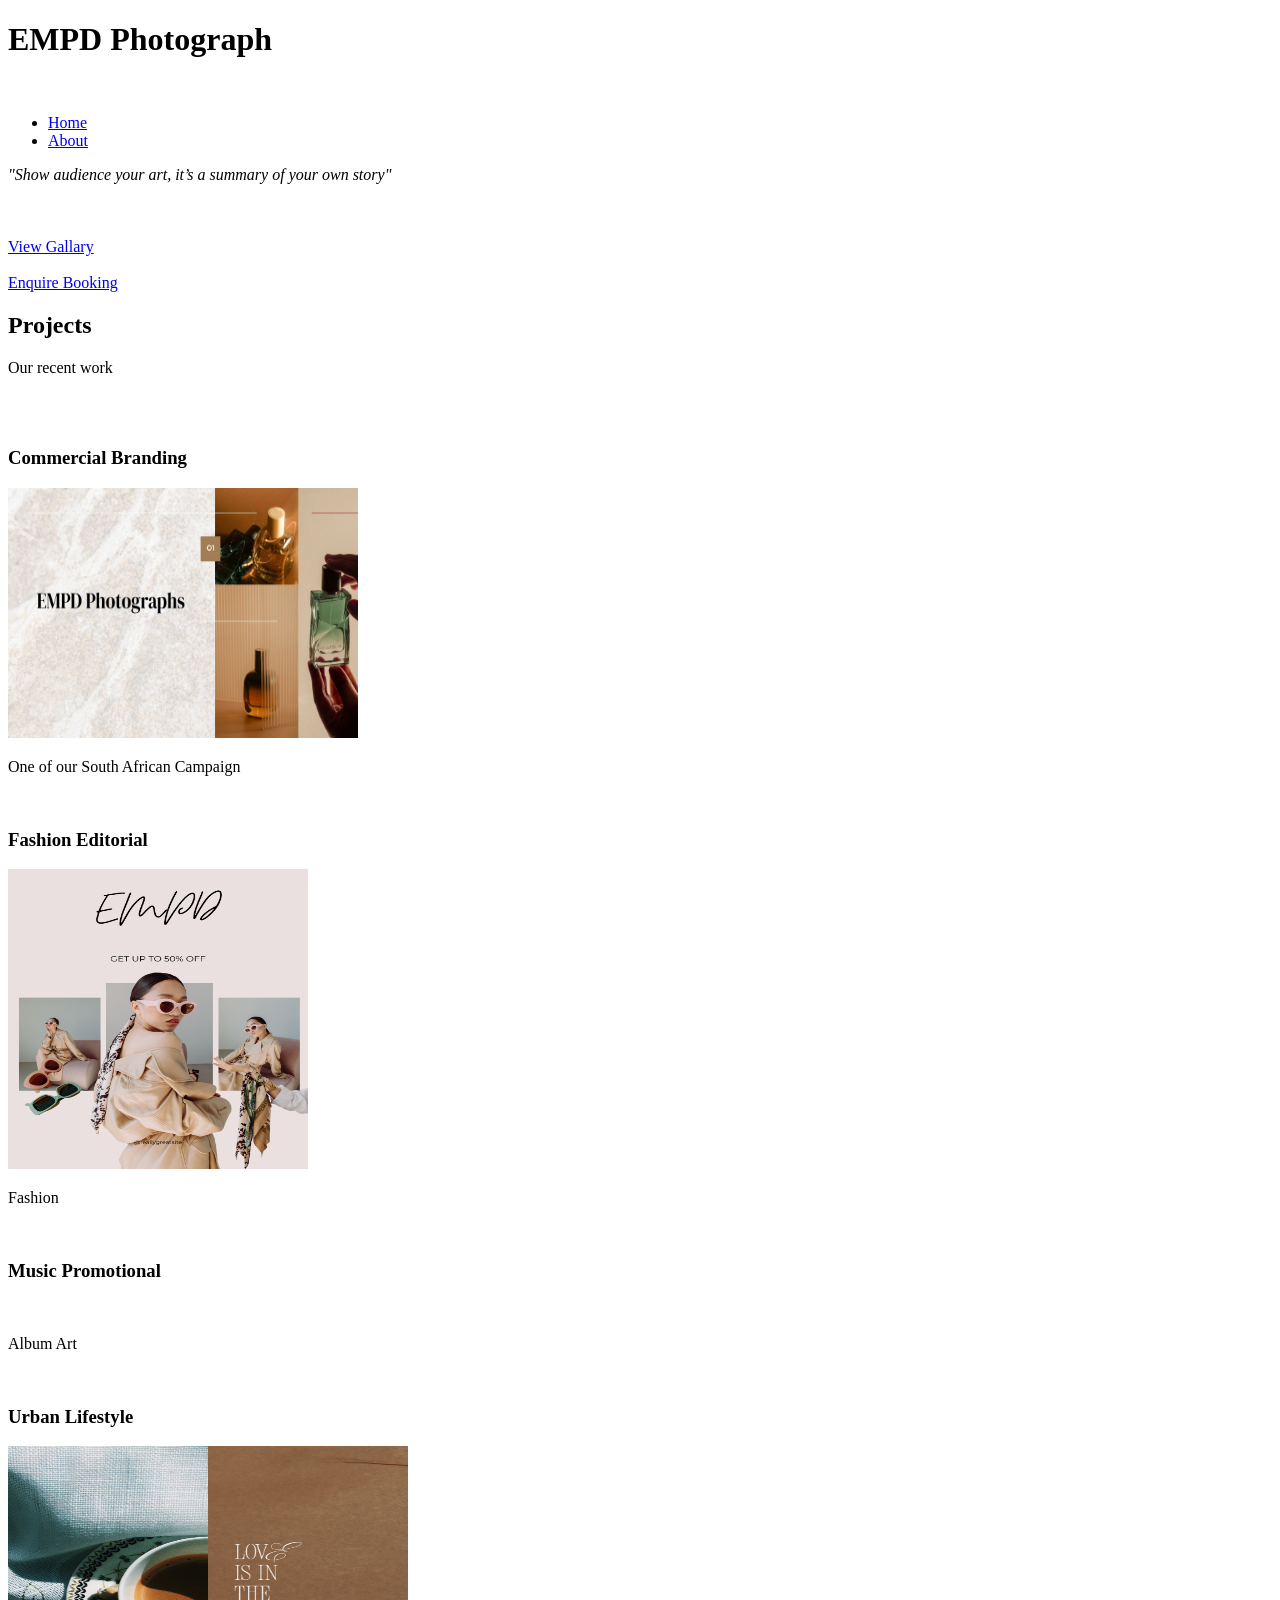
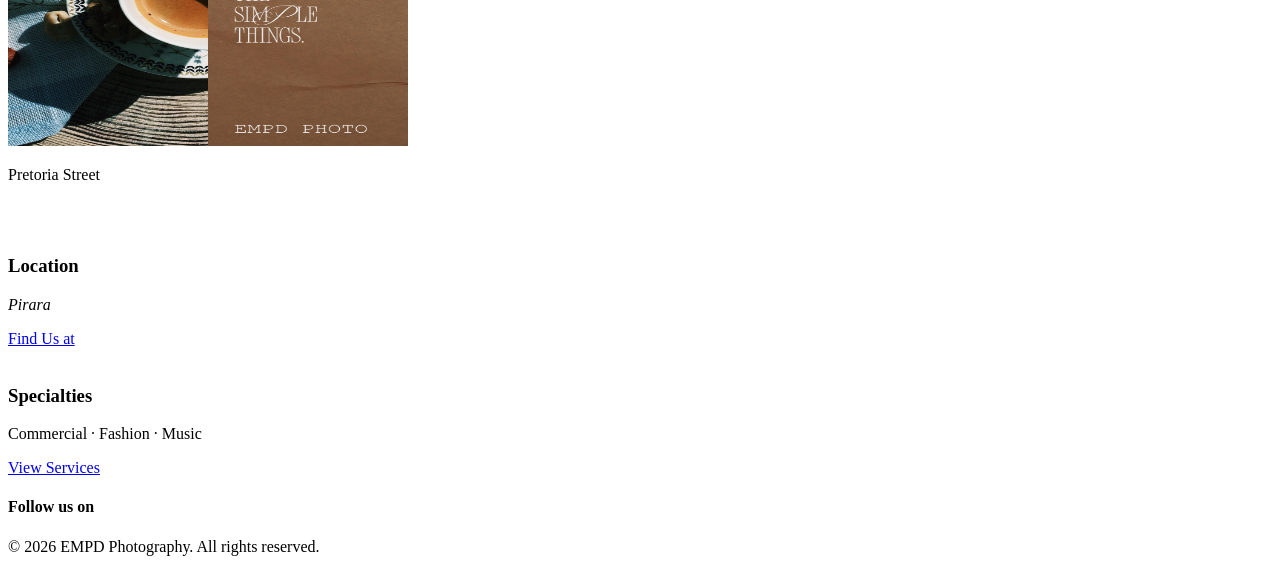
==== index.html @ b6ccffa9 "first commit" ====
<!DOCTYPE html>
<html lang="en">
<head>
    <meta charset="UTF-8">
    <meta name="viewport" content="width=>, initial-scale=1.0">
    <title>EMPD</title>
</head>
<body>
    <h1>EMPD Photograph
    </h1>
    <img src="">
    

    
            <ul>
                <nav>
                <li><a href="index.html" class="active">Home</a></li>
                <li><a href="about.html">About</a></li>
                </nav>
                    
                   
                    
            </ul>
            <section>
                <div>

                     <p><em>  "Show audience your art, it’s a summary of your own story"</em></p>
                     <br>
                      <h2></h2>
    
                     <p></p>
                    <div >
                        <a href="gallery.html" title="Watch our best work "> View Gallary </a> 
                    
                       <br>
                       <br>
                       <a href="book.html" title="Book a photoshoot"> Enquire Booking</a>

                     </div>
            
                </div>


            </section>
            <section>
                <h2> Projects</h2>
                 <p >Our recent work</p>
                 <br>
                 <br>
                    <div>
                       <h3>Commercial Branding</h3>
                        <img src="images/brand.jpg" alt="" height="250" width="350">
                       <p> One of our South African Campaign</p>
                    
                    </div>
                    <br>
                      <div>
                        <h3>Fashion Editorial</h3>
                         <!--image-->
                         <img src="images/fashon.png" alt="" height="300" width="300">
                         <p> Fashion </p>
                      </div>
                      <br>
                      <div>
                        <h3>Music Promotional</h3>
                        <!--image-->
                        <img src="" alt="" height="">
                        
                          <p>Album Art </p>

                      </div>
                      <br>
                      <div>
                        <h3>Urban Lifestyle</h3>
                        <!--image-->
                        <img src="images/lifestyle.png" alt="" height="300" width="400">
                        <p>Pretoria Street</p>
                      </div>

                







            </section>
            <br>
            <br>
            <section>
                <div>
                     <h3>Location</h3>
                    <p><dfn title="Gauteng Pretoria">Pirara</dfn></p>
                    <a href="contact.html">Find Us at </a>
                </div>
                <br>
                <div >
                    <h3>Specialties</h3>
                    <p>Commercial · Fashion · Music</p>
                    <a href="service.html">View Services </a>
                </div>

                 
            </section>
            <footer>
                <h4>
                    Follow us on
                </h4>
                  <ul>
                    <!--links to social media-->

                   </ul>
                <p>
                    &copy; 2026 EMPD Photography. All rights reserved.

                </p>
            </footer>


    

</body>
</html>
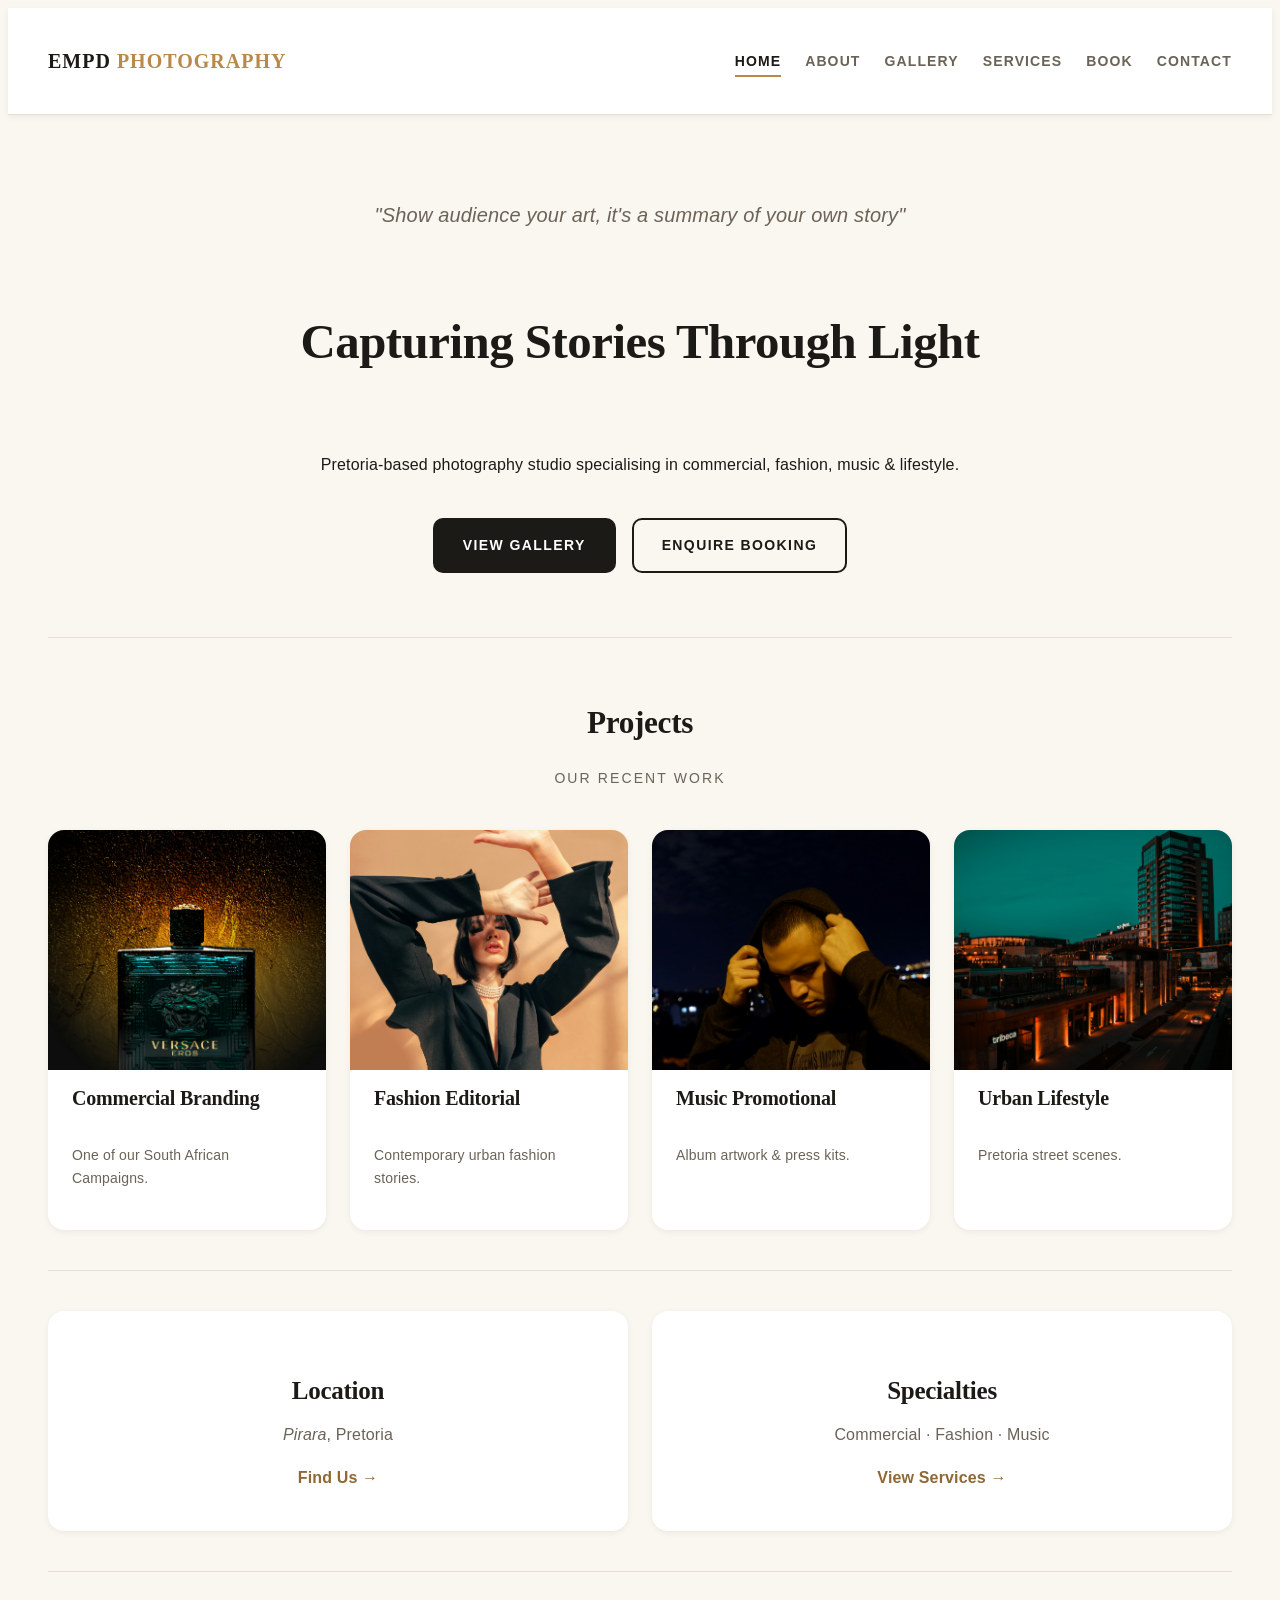
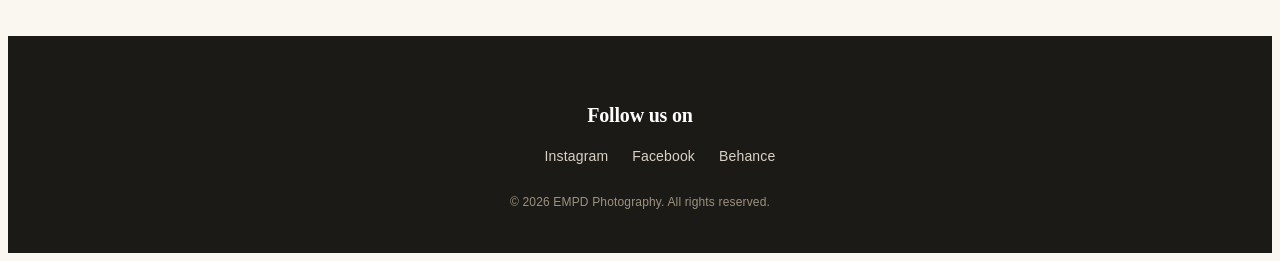
==== commit f55440b9: "new file( css) well as changes in html" ====
--- a/index.html
+++ b/index.html
@@ -4,121 +4,93 @@
     <meta charset="UTF-8">
     <meta name="viewport" content="width=>, initial-scale=1.0">
     <title>EMPD</title>
+    <link rel="stylesheet" href="style.css">
 </head>
 <body>
-    <h1>EMPD Photograph
-    </h1>
-    <img src="">
-    
-
-    
+ <header class="site-header">
+        <h1 class="logo">EMPD <span>Photography</span></h1>
+        <nav class="main-nav" aria-label="Main navigation">
             <ul>
-                <nav>
                 <li><a href="index.html" class="active">Home</a></li>
                 <li><a href="about.html">About</a></li>
-                </nav>
-                    
-                   
-                    
+                <li><a href="gallery.html">Gallery</a></li>
+                <li><a href="service.html">Services</a></li>
+                <li><a href="book.html">Book</a></li>
+                <li><a href="contact.html">Contact</a></li>
             </ul>
-            <section>
-                <div>
+        </nav>
+    </header>
+      <main>
 
-                     <p><em>  "Show audience your art, it’s a summary of your own story"</em></p>
-                     <br>
-                      <h2></h2>
-    
-                     <p></p>
-                    <div >
-                        <a href="gallery.html" title="Watch our best work "> View Gallary </a> 
-                    
-                       <br>
-                       <br>
-                       <a href="book.html" title="Book a photoshoot"> Enquire Booking</a>
+        <section class="hero">
+            <div class="hero-content">
+                <p class="tagline"><em>"Show audience your art, it's a summary of your own story"</em></p>
+                <h2>Capturing Stories Through Light</h2>
+                <p>Pretoria-based photography studio specialising in commercial, fashion, music &amp; lifestyle.</p>
+                <div class="hero-actions">
+                    <a href="gallery.html" class="btn btn-primary" title="View our best work">View Gallery</a>
+                    <a href="book.html" class="btn btn-outline" title="Book a photoshoot">Enquire Booking</a>
+                </div>
+            </div>
+        </section>
 
-                     </div>
-            
-                </div>
+        <section class="projects">
+            <header class="section-head">
+                <h2>Projects</h2>
+                <p>Our recent work</p>
+            </header>
 
+            <div class="projects-grid">
+                <article class="project-card">
+                    <img src="commercial photography\james-lewis-P-IdYiiIrRA-unsplash.jpg" alt="Commercial branding campaign" width="350" height="250">
+                    <h3>Commercial Branding</h3>
+                    <p>One of our South African Campaigns.</p>
+                </article>
 
-            </section>
-            <section>
-                <h2> Projects</h2>
-                 <p >Our recent work</p>
-                 <br>
-                 <br>
-                    <div>
-                       <h3>Commercial Branding</h3>
-                        <img src="images/brand.jpg" alt="" height="250" width="350">
-                       <p> One of our South African Campaign</p>
-                    
-                    </div>
-                    <br>
-                      <div>
-                        <h3>Fashion Editorial</h3>
-                         <!--image-->
-                         <img src="images/fashon.png" alt="" height="300" width="300">
-                         <p> Fashion </p>
-                      </div>
-                      <br>
-                      <div>
-                        <h3>Music Promotional</h3>
-                        <!--image-->
-                        <img src="" alt="" height="">
-                        
-                          <p>Album Art </p>
+                <article class="project-card">
+                    <img src="fashion\dominik-kielbasa-ssnCzNayHC4-unsplash.jpg" alt="Fashion editorial shoot" width="300" height="300">
+                    <h3>Fashion Editorial</h3>
+                    <p>Contemporary urban fashion stories.</p>
+                </article>
 
-                      </div>
-                      <br>
-                      <div>
-                        <h3>Urban Lifestyle</h3>
-                        <!--image-->
-                        <img src="images/lifestyle.png" alt="" height="300" width="400">
-                        <p>Pretoria Street</p>
-                      </div>
+                <article class="project-card">
+                    <img src="street life\sanberk-kucukkelepce-amgQwclxYDE-unsplash.jpg" alt="Music promotional artwork" width="350" height="250">
+                    <h3>Music Promotional</h3>
+                    <p>Album artwork &amp; press kits.</p>
+                </article>
 
-                
+                <article class="project-card">
+                    <img src="street life\tudor-baciu-b2u9dUSGom0-unsplash.jpg" alt="Urban lifestyle photography" width="400" height="300">
+                    <h3>Urban Lifestyle</h3>
+                    <p>Pretoria street scenes.</p>
+                </article>
+            </div>
+        </section>
 
+        <section class="info-strip">
+            <div class="info-card">
+                <h3>Location</h3>
+                <p><dfn title="Gauteng Pretoria">Pirara</dfn>, Pretoria</p>
+                <a href="contact.html" class="text-link">Find Us →</a>
+            </div>
+            <div class="info-card">
+                <h3>Specialties</h3>
+                <p>Commercial · Fashion · Music</p>
+                <a href="service.html" class="text-link">View Services →</a>
+            </div>
+        </section>
 
+    </main>
 
-
-
-
-
-            </section>
-            <br>
-            <br>
-            <section>
-                <div>
-                     <h3>Location</h3>
-                    <p><dfn title="Gauteng Pretoria">Pirara</dfn></p>
-                    <a href="contact.html">Find Us at </a>
-                </div>
-                <br>
-                <div >
-                    <h3>Specialties</h3>
-                    <p>Commercial · Fashion · Music</p>
-                    <a href="service.html">View Services </a>
-                </div>
-
-                 
-            </section>
-            <footer>
-                <h4>
-                    Follow us on
-                </h4>
-                  <ul>
-                    <!--links to social media-->
-
-                   </ul>
-                <p>
-                    &copy; 2026 EMPD Photography. All rights reserved.
-
-                </p>
-            </footer>
-
-
-    
+    <footer class="site-footer">
+        <h4>Follow us on</h4>
+        <ul class="social-links">
+            <li><a href="#">Instagram</a></li>
+            <li><a href="#">Facebook</a></li>
+            <li><a href="#">Behance</a></li>
+        </ul>
+        <p>&copy; 2026 EMPD Photography. All rights reserved.</p>
+    </footer>
 
 </body>
 </html>
--- a/style.css
+++ b/style.css
@@ -0,0 +1,730 @@
+*::before,
+*::after {
+    box-sizing: border-box;
+    margin: 0;
+    padding: 0;
+}
+html {
+    scroll-behavior: smooth;
+    -webkit-text-size-adjust: 100%;
+}
+
+img, picture, video {
+    display: block;
+    max-width: 100%;
+    height: auto;
+}
+ul, ol { list-style: none; }
+
+a { text-decoration: none; color: inherit; }
+
+button, input, textarea, select {
+    font: inherit;
+    color: inherit;
+}
+:root {
+    --color-bg:          #faf6f0;
+    --color-surface:     #ffffff;
+    --color-ink:         #1c1a17;
+    --color-muted:       #6b6357;
+    --color-border:      #e6dfd3;
+    --color-primary:     #1c1a17;
+    --color-accent:      #b8894b;
+    --color-accent-dark: #8f6836;
+
+    --fs-xs:   0.75rem;
+    --fs-sm:   0.875rem;
+    --fs-base: 1rem;
+    --fs-md:   1.25rem;
+    --fs-lg:   1.563rem;
+    --fs-xl:   1.953rem;
+    --fs-2xl:  2.441rem;
+    --fs-3xl:  3.052rem;
+
+    --space-xs: 0.5rem;
+    --space-sm: 1rem;
+    --space-md: 1.5rem;
+    --space-lg: 2.5rem;
+    --space-xl: 4rem;
+
+    --radius:    10px;
+    --radius-lg: 16px;
+    --shadow-sm: 0 2px 6px rgba(28, 26, 23, 0.06);
+    --shadow-md: 0 8px 24px rgba(28, 26, 23, 0.08);
+    --shadow-lg: 0 16px 40px rgba(28, 26, 23, 0.12);
+
+    --font-body: "Helvetica Neue", Helvetica, Arial, sans-serif;
+    --font-head: Georgia, "Times New Roman", serif;
+
+    --container: 1200px;
+}
+body {
+    font-family: var(--font-body);
+    font-size: var(--fs-base);
+    line-height: 1.65;
+    color: var(--color-ink);
+    background-color: var(--color-bg);
+    letter-spacing: 0.01em;
+}
+h1, h2, h3, h4 {
+    font-family: var(--font-head);
+    font-weight: 700;
+    line-height: 1.2;
+    letter-spacing: -0.01em;
+    color: var(--color-ink);
+}
+
+h1 { font-size: var(--fs-2xl); }
+h2 { font-size: var(--fs-xl); }
+h3 { font-size: var(--fs-lg); }
+h4 { font-size: var(--fs-md); }
+
+p { margin-bottom: var(--space-sm); }
+em { font-style: italic; color: var(--color-muted); }
+strong { font-weight: 700; color: var(--color-ink); }
+span { color: var(--color-accent); }
+
+.site-header {
+    display: flex;
+    align-items: center;
+    justify-content: space-between;
+    gap: var(--space-md);
+    padding: var(--space-md) var(--space-lg);
+    background-color: var(--color-surface);
+    border-bottom: 1px solid var(--color-border);
+    position: sticky;
+    top: 0;
+    z-index: 100;
+    box-shadow: var(--shadow-sm);
+}
+.logo {
+    font-size: var(--fs-md);
+    letter-spacing: 0.05em;
+    text-transform: uppercase;
+}
+
+.main-nav ul {
+    display: flex;
+    align-items: center;
+    gap: var(--space-md);
+    flex-wrap: wrap;
+}
+.main-nav a {
+    font-size: var(--fs-sm);
+    font-weight: 600;
+    text-transform: uppercase;
+    letter-spacing: 0.08em;
+    color: var(--color-muted);
+    padding: 0.35rem 0;
+    border-bottom: 2px solid transparent;
+    transition: color 0.2s ease, border-color 0.2s ease;
+}
+.main-nav a:hover,
+.main-nav a:focus-visible {
+    color: var(--color-ink);
+    border-bottom-color: var(--color-accent);
+    outline: none;
+}
+
+.main-nav a.active {
+    color: var(--color-ink);
+    border-bottom-color: var(--color-accent);
+}
+main {
+    max-width: var(--container);
+    margin: 0 auto;
+    padding: 0 var(--space-lg);
+}
+section { padding: var(--space-lg) 0; }
+
+.section-head {
+    text-align: center;
+    margin-bottom: var(--space-lg);
+}
+
+.section-head p {
+    color: var(--color-muted);
+    font-size: var(--fs-sm);
+    text-transform: uppercase;
+    letter-spacing: 0.15em;
+}.hero {
+    padding: var(--space-xl) 0;
+    text-align: center;
+    border-bottom: 1px solid var(--color-border);
+}
+
+.hero-content {
+    max-width: 720px;
+    margin: 0 auto;
+    display: flex;
+    flex-direction: column;
+    gap: var(--space-md);
+    align-items: center;
+}
+.hero .tagline {
+    font-size: var(--fs-md);
+    color: var(--color-muted);
+}
+
+.hero h2 { font-size: var(--fs-3xl); }
+
+.hero-actions {
+    display: flex;
+    gap: var(--space-sm);
+    flex-wrap: wrap;
+    justify-content: center;
+}
+.btn {
+    display: inline-block;
+    padding: 0.85rem 1.75rem;
+    border-radius: var(--radius);
+    font-size: var(--fs-sm);
+    font-weight: 700;
+    letter-spacing: 0.1em;
+    text-transform: uppercase;
+    border: 2px solid transparent;
+    cursor: pointer;
+    transition: background-color 0.2s ease,
+                color 0.2s ease,
+                border-color 0.2s ease,
+                transform 0.15s ease;
+}
+.btn-primary {
+    background-color: var(--color-primary);
+    color: #fff;
+}
+
+.btn-primary:hover,
+.btn-primary:focus-visible {
+    background-color: var(--color-accent);
+    color: #fff;
+    transform: translateY(-2px);
+    outline: none;
+}
+.btn-outline {
+    background-color: transparent;
+    color: var(--color-ink);
+    border-color: var(--color-ink);
+}
+
+.btn-outline:hover,
+.btn-outline:focus-visible {
+    background-color: var(--color-ink);
+    color: #fff;
+    transform: translateY(-2px);
+    outline: none;
+}
+.text-link {
+    color: var(--color-accent-dark);
+    font-weight: 600;
+    border-bottom: 1px solid transparent;
+    transition: border-color 0.2s ease, color 0.2s ease;
+}
+
+.text-link:hover,
+.text-link:focus-visible {
+    border-bottom-color: var(--color-accent);
+    color: var(--color-ink);
+    outline: none;
+}
+.projects-grid {
+    display: grid;
+    grid-template-columns: repeat(auto-fit, minmax(240px, 1fr));
+    gap: var(--space-md);
+}
+
+.project-card {
+    background-color: var(--color-surface);
+    border-radius: var(--radius-lg);
+    overflow: hidden;
+    box-shadow: var(--shadow-sm);
+    transition: transform 0.25s ease, box-shadow 0.25s ease;
+    display: flex;
+    flex-direction: column;
+}
+.project-card:hover {
+    transform: translateY(-6px);
+    box-shadow: var(--shadow-lg);
+}
+
+.project-card img {
+    width: 100%;
+    height: 240px;
+    object-fit: cover;
+}
+.project-card h3,
+.project-card p { padding: 0 var(--space-md); }
+
+.project-card h3 {
+    margin-top: var(--space-sm);
+    font-size: var(--fs-md);
+}
+
+.project-card p {
+    padding-bottom: var(--space-md);
+    color: var(--color-muted);
+    font-size: var(--fs-sm);
+}
+.info-strip {
+    display: grid;
+    grid-template-columns: repeat(auto-fit, minmax(280px, 1fr));
+    gap: var(--space-md);
+    border-top: 1px solid var(--color-border);
+    border-bottom: 1px solid var(--color-border);
+}
+.info-card {
+    text-align: center;
+    padding: var(--space-lg);
+    background-color: var(--color-surface);
+    border-radius: var(--radius-lg);
+    box-shadow: var(--shadow-sm);
+}
+
+.info-card h3 { margin-bottom: var(--space-xs); }
+
+.info-card p {
+    color: var(--color-muted);
+    margin-bottom: var(--space-sm);
+}
+.page-hero {
+    text-align: center;
+    padding: var(--space-lg) 0;
+    border-bottom: 1px solid var(--color-border);
+}
+
+.page-hero h1 {
+    font-size: var(--fs-2xl);
+    margin-bottom: var(--space-xs);
+}
+.page-hero p { color: var(--color-muted); }
+
+.about-story {
+    max-width: 780px;
+    margin: 0 auto;
+}
+
+.about-story .quote {
+    font-size: var(--fs-md);
+    text-align: center;
+    margin-bottom: var(--space-lg);
+}
+
+.about-story h2 { margin-bottom: var(--space-sm); }
+
+.about-story p {
+    color: var(--color-muted);
+    margin-bottom: var(--space-md);
+}
+
+.team-grid {
+    display: grid;
+    grid-template-columns: repeat(auto-fit, minmax(240px, 1fr));
+    gap: var(--space-lg);
+    justify-items: center;
+}
+
+.team-member {
+    background-color: var(--color-surface);
+    border-radius: var(--radius-lg);
+    overflow: hidden;
+    text-align: center;
+    padding-bottom: var(--space-md);
+    box-shadow: var(--shadow-sm);
+    transition: transform 0.25s ease, box-shadow 0.25s ease;
+    width: 100%;
+    max-width: 340px;
+}
+
+.team-member:hover {
+    transform: translateY(-6px);
+    box-shadow: var(--shadow-md);
+}
+
+.team-member img {
+    width: 100%;
+    height: 320px;
+    object-fit: cover;
+    margin-bottom: var(--space-sm);
+}
+
+.team-member h3 {
+    font-size: var(--fs-md);
+    margin-bottom: 0.25rem;
+}
+
+.team-member .role {
+    color: var(--color-accent-dark);
+    font-size: var(--fs-sm);
+    text-transform: uppercase;
+    letter-spacing: 0.1em;
+    margin-bottom: var(--space-xs);
+}
+
+.team-member p:last-child {
+    color: var(--color-muted);
+    font-size: var(--fs-sm);
+    padding: 0 var(--space-md);
+}
+.gallery-grid {
+    display: grid;
+    grid-template-columns: repeat(auto-fit, minmax(220px, 1fr));
+    gap: var(--space-sm);
+    padding: var(--space-lg) 0;
+}
+
+.gallery-grid figure {
+    overflow: hidden;
+    border-radius: var(--radius);
+    box-shadow: var(--shadow-sm);
+}
+
+.gallery-grid img {
+    width: 100%;
+    height: 260px;
+    object-fit: cover;
+    transition: transform 0.4s ease;
+}
+
+.gallery-grid figure:hover img { transform: scale(1.06); }
+
+/* ---------------------------------------------------------
+   12. SERVICES
+   --------------------------------------------------------- */
+.services-intro {
+    max-width: 720px;
+    margin: 0 auto;
+    text-align: center;
+}
+
+.services-intro h2 { margin-bottom: var(--space-sm); }
+
+.services-intro p {
+    color: var(--color-muted);
+    margin-bottom: var(--space-lg);
+}
+
+.services-grid {
+    display: grid;
+    grid-template-columns: repeat(auto-fit, minmax(280px, 1fr));
+    gap: var(--space-md);
+}
+
+.service-card {
+    background-color: var(--color-surface);
+    border-radius: var(--radius-lg);
+    padding: var(--space-lg);
+    box-shadow: var(--shadow-sm);
+    display: flex;
+    flex-direction: column;
+    gap: var(--space-sm);
+    transition: transform 0.25s ease, box-shadow 0.25s ease;
+    border-top: 4px solid var(--color-accent);
+}
+
+.service-card:hover {
+    transform: translateY(-6px);
+    box-shadow: var(--shadow-md);
+}
+
+.service-card h3 { font-size: var(--fs-md); }
+
+.service-card h4 {
+    font-size: var(--fs-sm);
+    text-transform: uppercase;
+    letter-spacing: 0.1em;
+    color: var(--color-accent-dark);
+    margin-top: var(--space-xs);
+}
+
+.service-card p {
+    color: var(--color-muted);
+    font-size: var(--fs-sm);
+}
+
+.service-card ul {
+    list-style: disc inside;
+    color: var(--color-muted);
+    font-size: var(--fs-sm);
+}
+
+.service-card ul li { margin-bottom: 0.25rem; }
+
+.service-card .price {
+    font-family: var(--font-head);
+    font-size: var(--fs-md);
+    font-weight: 700;
+    color: var(--color-ink);
+    margin-top: auto;
+}
+
+.rating {
+    max-width: 640px;
+    margin: var(--space-lg) auto 0;
+    text-align: center;
+    padding: var(--space-lg);
+    background-color: var(--color-surface);
+    border-radius: var(--radius-lg);
+    box-shadow: var(--shadow-sm);
+}
+
+.rating h3 { margin-bottom: var(--space-md); }
+
+.rating-form fieldset {
+    border: none;
+    display: flex;
+    justify-content: center;
+    gap: var(--space-md);
+    flex-wrap: wrap;
+    margin-bottom: var(--space-md);
+}
+
+.rating-form legend {
+    font-size: var(--fs-sm);
+    color: var(--color-muted);
+    margin-bottom: var(--space-sm);
+    width: 100%;
+}
+
+.rating-form label {
+    display: inline-flex;
+    align-items: center;
+    gap: 0.25rem;
+    font-size: var(--fs-base);
+    cursor: pointer;
+}
+
+/* ---------------------------------------------------------
+   13. BOOKING FORM
+   --------------------------------------------------------- */
+.booking-form-wrap {
+    max-width: 640px;
+    margin: var(--space-lg) auto;
+    padding: var(--space-lg);
+    background-color: var(--color-surface);
+    border-radius: var(--radius-lg);
+    box-shadow: var(--shadow-md);
+}
+
+.booking-form fieldset {
+    border: 1px solid var(--color-border);
+    border-radius: var(--radius);
+    padding: var(--space-md);
+    margin-bottom: var(--space-md);
+}
+
+.booking-form legend {
+    padding: 0 var(--space-xs);
+    font-family: var(--font-head);
+    font-size: var(--fs-md);
+    font-weight: 700;
+    color: var(--color-ink);
+}
+
+.booking-form label {
+    display: block;
+    font-size: var(--fs-sm);
+    font-weight: 600;
+    color: var(--color-muted);
+    margin-bottom: 0.35rem;
+    margin-top: var(--space-sm);
+}
+
+.booking-form input[type="text"] {
+    width: 100%;
+    padding: 0.75rem var(--space-sm);
+    border: 1px solid var(--color-border);
+    border-radius: var(--radius);
+    background-color: var(--color-bg);
+    font-size: var(--fs-base);
+    transition: border-color 0.2s ease, box-shadow 0.2s ease;
+}
+
+.booking-form input[type="text"]:focus {
+    outline: none;
+    border-color: var(--color-accent);
+    box-shadow: 0 0 0 3px rgba(184, 137, 75, 0.15);
+}
+
+.booking-form .btn { margin-top: var(--space-md); }
+.contact-grid {
+    display: grid;
+    grid-template-columns: 1fr 1.4fr;
+    gap: var(--space-lg);
+    padding: var(--space-lg) 0;
+}
+
+.contact-card {
+    background-color: var(--color-surface);
+    padding: var(--space-lg);
+    border-radius: var(--radius-lg);
+    box-shadow: var(--shadow-sm);
+}
+
+.contact-card h3 {
+    margin-bottom: var(--space-sm);
+    font-size: var(--fs-md);
+}
+
+.contact-card h4 {
+    margin-top: var(--space-md);
+    margin-bottom: var(--space-xs);
+    font-size: var(--fs-sm);
+    text-transform: uppercase;
+    letter-spacing: 0.1em;
+    color: var(--color-accent-dark);
+}
+
+.contact-card ul {
+    list-style: disc inside;
+    color: var(--color-muted);
+    font-size: var(--fs-sm);
+}
+
+.contact-card li { margin-bottom: 0.25rem; }
+
+.faq h2 { margin-bottom: var(--space-md); }
+
+.faq details {
+    border-bottom: 1px solid var(--color-border);
+    padding: var(--space-sm) 0;
+}
+
+.faq summary {
+    cursor: pointer;
+    font-family: var(--font-head);
+    font-size: var(--fs-md);
+    font-weight: 700;
+    list-style: none;
+    position: relative;
+    padding-right: var(--space-md);
+}
+
+.faq summary::-webkit-details-marker { display: none; }
+
+.faq summary::after {
+    content: "+";
+    position: absolute;
+    right: 0;
+    top: 0;
+    color: var(--color-accent);
+    font-size: var(--fs-lg);
+    line-height: 1;
+}
+
+.faq details[open] summary::after { content: "–"; }
+
+.faq details p {
+    margin-top: var(--space-xs);
+    color: var(--color-muted);
+    font-size: var(--fs-sm);
+}
+.site-footer {
+    text-align: center;
+    padding: var(--space-lg);
+    background-color: var(--color-ink);
+    color: #d9d2c5;
+    margin-top: var(--space-xl);
+}
+
+.site-footer h2,
+.site-footer h4 {
+    color: #fff;
+    margin-bottom: var(--space-sm);
+}
+
+.site-footer ul {
+    display: flex;
+    justify-content: center;
+    flex-wrap: wrap;
+    gap: var(--space-md);
+    margin-bottom: var(--space-md);
+}
+
+.site-footer a {
+    color: #d9d2c5;
+    font-size: var(--fs-sm);
+    transition: color 0.2s ease;
+}
+
+.site-footer a:hover,
+.site-footer a:focus-visible {
+    color: var(--color-accent);
+    outline: none;
+}
+
+.site-footer p {
+    font-size: var(--fs-xs);
+    color: #9c937f;
+    margin: 0;
+}
+@media (max-width: 900px) {
+    :root {
+        --fs-3xl: 2.4rem;
+        --fs-2xl: 2rem;
+        --fs-xl:  1.6rem;
+    }
+
+    main { padding: 0 var(--space-md); }
+
+    .site-header {
+        flex-direction: column;
+        align-items: flex-start;
+        gap: var(--space-sm);
+        padding: var(--space-sm) var(--space-md);
+    }
+
+    .main-nav ul { gap: var(--space-sm); }
+
+    .contact-grid { grid-template-columns: 1fr; }
+}
+@media (max-width: 600px) {
+    :root {
+        --fs-3xl: 2rem;
+        --fs-2xl: 1.65rem;
+        --fs-xl:  1.4rem;
+        --fs-lg:  1.2rem;
+    }
+
+    main { padding: 0 var(--space-sm); }
+    section { padding: var(--space-md) 0; }
+
+    .site-header { padding: var(--space-sm); }
+    .logo { font-size: var(--fs-base); }
+
+    .main-nav ul {
+        flex-direction: column;
+        align-items: flex-start;
+        width: 100%;
+        gap: var(--space-xs);
+    }
+
+    .hero { padding: var(--space-lg) 0; }
+
+    .hero-actions {
+        flex-direction: column;
+        width: 100%;
+    }
+
+    .hero-actions .btn { width: 100%; text-align: center; }
+
+    .projects-grid,
+    .team-grid,
+    .gallery-grid,
+    .services-grid,
+    .info-strip,
+    .contact-grid {
+        grid-template-columns: 1fr;
+    }
+
+    .booking-form-wrap,
+    .rating { padding: var(--space-md); }
+
+    .project-card img,
+    .team-member img,
+    .gallery-grid img { height: 220px; }
+
+    .site-footer ul {
+        flex-direction: column;
+        gap: var(--space-xs);
+    }
+}
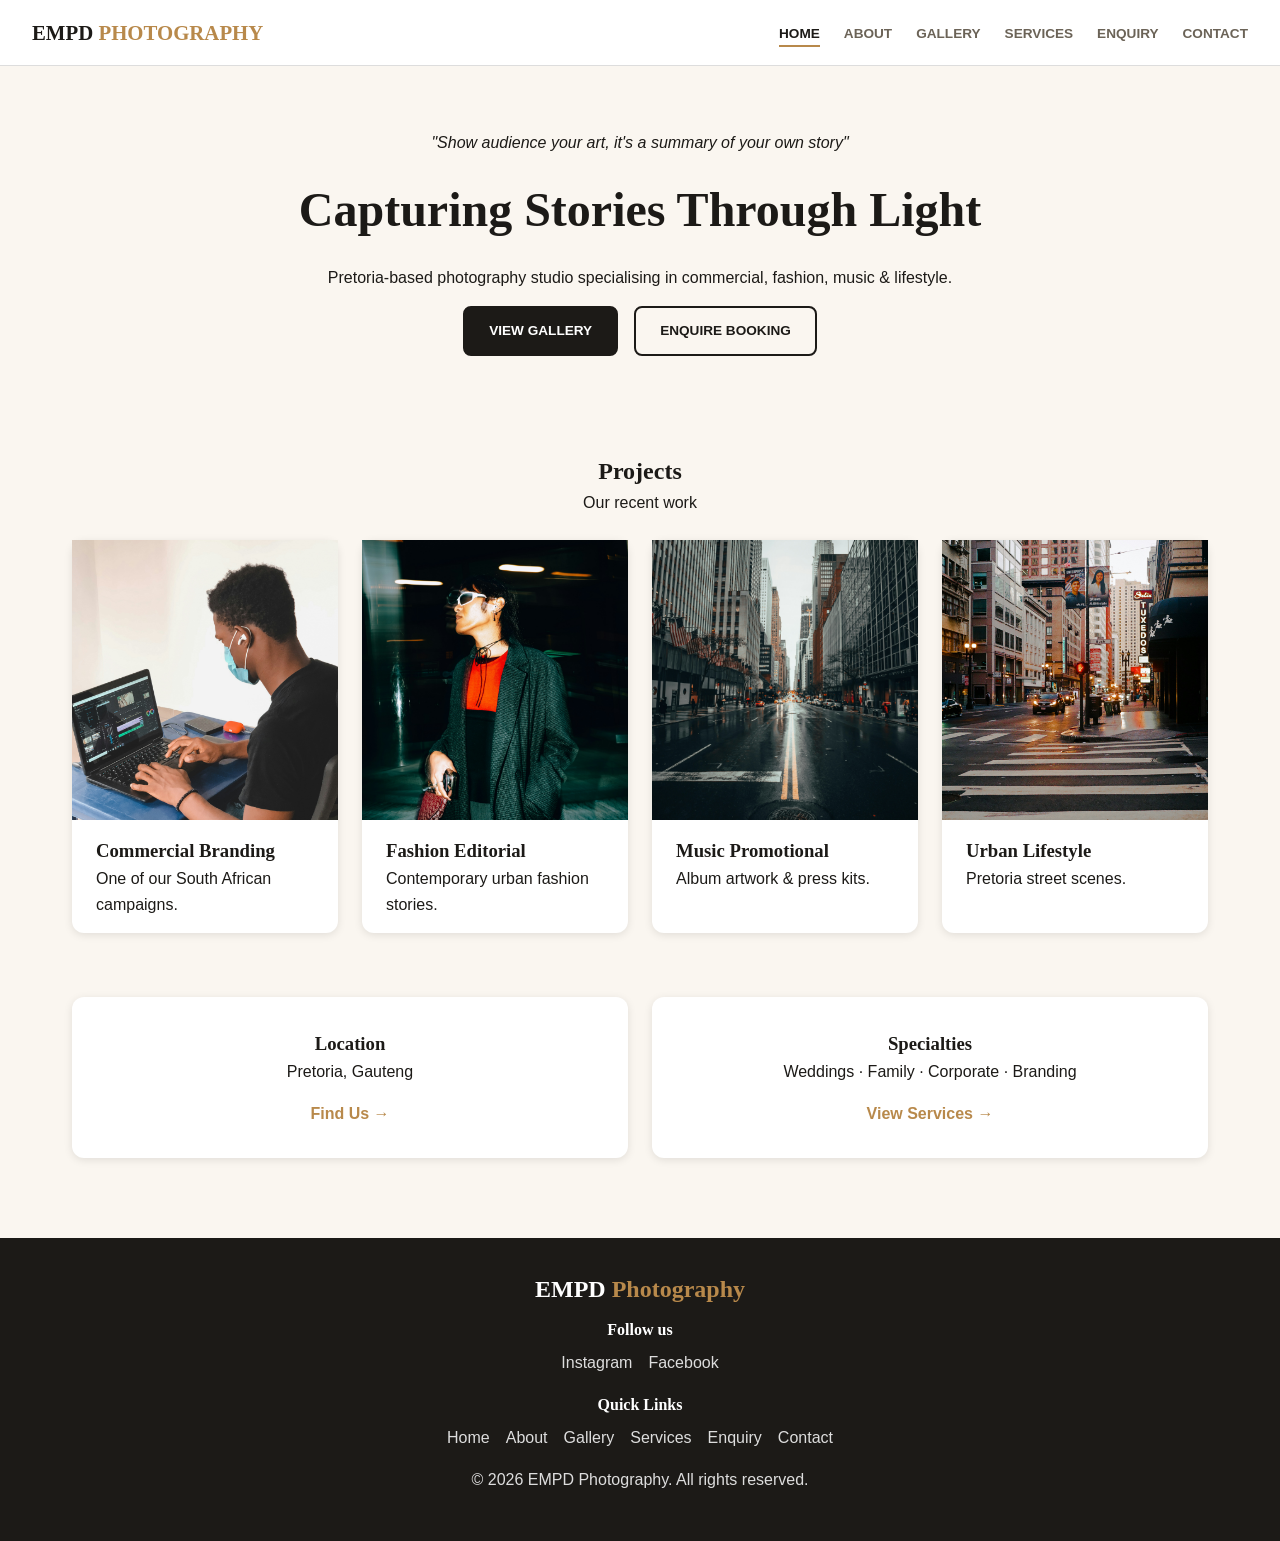
==== commit 2f163ab6: "changes" ====
--- a/index.html
+++ b/index.html
@@ -2,65 +2,69 @@
 <html lang="en">
 <head>
     <meta charset="UTF-8">
-    <meta name="viewport" content="width=>, initial-scale=1.0">
-    <title>EMPD</title>
+    <meta name="viewport" content="width=device-width, initial-scale=1.0">
+    <title>EMPD Photography | Pretoria Photography Studio</title>
+    <meta name="description" content="EMPD Photography is a Pretoria studio specialising in commercial, fashion, music and lifestyle photography. View our work and enquire today.">
+    <meta name="keywords" content="photography, Pretoria photographer, commercial photography, fashion photography, wedding photography, personal branding, South Africa">
     <link rel="stylesheet" href="style.css">
+    <script src="script.js" defer></script>
 </head>
 <body>
- <header class="site-header">
-        <h1 class="logo">EMPD <span>Photography</span></h1>
+
+    <header class="site-header">
+        <a href="index.html" class="logo">EMPD <span>Photography</span></a>
         <nav class="main-nav" aria-label="Main navigation">
             <ul>
                 <li><a href="index.html" class="active">Home</a></li>
                 <li><a href="about.html">About</a></li>
                 <li><a href="gallery.html">Gallery</a></li>
                 <li><a href="service.html">Services</a></li>
-                <li><a href="book.html">Book</a></li>
+                <li><a href="enquiry.html">Enquiry</a></li>
                 <li><a href="contact.html">Contact</a></li>
             </ul>
         </nav>
     </header>
-      <main>
 
+    <main>
         <section class="hero">
             <div class="hero-content">
                 <p class="tagline"><em>"Show audience your art, it's a summary of your own story"</em></p>
-                <h2>Capturing Stories Through Light</h2>
+                <h1>Capturing Stories Through Light</h1>
                 <p>Pretoria-based photography studio specialising in commercial, fashion, music &amp; lifestyle.</p>
                 <div class="hero-actions">
-                    <a href="gallery.html" class="btn btn-primary" title="View our best work">View Gallery</a>
-                    <a href="book.html" class="btn btn-outline" title="Book a photoshoot">Enquire Booking</a>
+                    <a href="gallery.html" class="btn btn-primary">View Gallery</a>
+                    <a href="enquiry.html" class="btn btn-outline">Enquire Booking</a>
                 </div>
             </div>
         </section>
 
         <section class="projects">
-            <header class="section-head">
+            <div class="section-head">
                 <h2>Projects</h2>
                 <p>Our recent work</p>
-            </header>
+            </div>
 
             <div class="projects-grid">
                 <article class="project-card">
-                    <img src="commercial photography\james-lewis-P-IdYiiIrRA-unsplash.jpg" alt="Commercial branding campaign" width="350" height="250">
+                    <img src="fashion\emmanuel-ikwuegbu-tpTFuvXLNFI-unsplash.jpg" alt="Photographer styling a product for a commercial branding campaign" loading="lazy">
                     <h3>Commercial Branding</h3>
-                    <p>One of our South African Campaigns.</p>
+                    <p>One of our South African campaigns.</p>
                 </article>
 
                 <article class="project-card">
-                    <img src="fashion\dominik-kielbasa-ssnCzNayHC4-unsplash.jpg" alt="Fashion editorial shoot" width="300" height="300">
+                    <img src="fashion\branislav-rodman-e54z7uvah4c-unsplash.jpg" alt="Model in contemporary urban clothing during a fashion editorial shoot" loading="lazy">
                     <h3>Fashion Editorial</h3>
                     <p>Contemporary urban fashion stories.</p>
                 </article>
 
                 <article class="project-card">
-                    <img src="street life\sanberk-kucukkelepce-amgQwclxYDE-unsplash.jpg" alt="Music promotional artwork" width="350" height="250">
+                    <img src="street life\josh-hild-bSM_jWP5gwc-unsplash.jpg" alt="Moody city portrait used for music promotional artwork" loading="lazy">
                     <h3>Music Promotional</h3>
                     <p>Album artwork &amp; press kits.</p>
                 </article>
 
                 <article class="project-card">
-                    <img src="street life\tudor-baciu-b2u9dUSGom0-unsplash.jpg" alt="Urban lifestyle photography" width="400" height="300">
+                    <img src="street life\changhui-lee-mLeUNQ6njsA-unsplash.jpg" alt="Candid lifestyle scene on a busy city street" loading="lazy">
                     <h3>Urban Lifestyle</h3>
                     <p>Pretoria street scenes.</p>
                 </article>
@@ -70,24 +74,33 @@
         <section class="info-strip">
             <div class="info-card">
                 <h3>Location</h3>
-                <p><dfn title="Gauteng Pretoria">Pirara</dfn>, Pretoria</p>
+                <p>Pretoria, Gauteng</p>
                 <a href="contact.html" class="text-link">Find Us →</a>
             </div>
             <div class="info-card">
                 <h3>Specialties</h3>
-                <p>Commercial · Fashion · Music</p>
+                <p>Weddings · Family · Corporate · Branding</p>
                 <a href="service.html" class="text-link">View Services →</a>
             </div>
         </section>
-
     </main>
 
     <footer class="site-footer">
-        <h4>Follow us on</h4>
+        <h2>EMPD <span>Photography</span></h2>
+        <h4>Follow us</h4>
         <ul class="social-links">
-            <li><a href="#">Instagram</a></li>
-            <li><a href="#">Facebook</a></li>
-            <li><a href="#">Behance</a></li>
+            <li><a href="https://www.instagram.com/" target="_blank" rel="noopener noreferrer">Instagram</a></li>
+            <li><a href="https://www.facebook.com/" target="_blank" rel="noopener noreferrer">Facebook</a></li>
+            
+        </ul>
+        <h4>Quick Links</h4>
+        <ul class="footer-links">
+            <li><a href="index.html">Home</a></li>
+            <li><a href="about.html">About</a></li>
+            <li><a href="gallery.html">Gallery</a></li>
+            <li><a href="service.html">Services</a></li>
+            <li><a href="enquiry.html">Enquiry</a></li>
+            <li><a href="contact.html">Contact</a></li>
         </ul>
         <p>&copy; 2026 EMPD Photography. All rights reserved.</p>
     </footer>
--- a/style.css
+++ b/style.css
@@ -1,730 +1,193 @@
-*::before,
-*::after {
-    box-sizing: border-box;
-    margin: 0;
-    padding: 0;
+:root {
+    --cream: #faf6f0;
+    --gold: #b8894b;
+    --dark: #1c1a17;
+    --grey: #6b6357;
 }
-html {
-    scroll-behavior: smooth;
-    -webkit-text-size-adjust: 100%;
-}
-
-img, picture, video {
-    display: block;
-    max-width: 100%;
-    height: auto;
-}
-ul, ol { list-style: none; }
-
-a { text-decoration: none; color: inherit; }
-
-button, input, textarea, select {
-    font: inherit;
-    color: inherit;
-}
-:root {
-    --color-bg:          #faf6f0;
-    --color-surface:     #ffffff;
-    --color-ink:         #1c1a17;
-    --color-muted:       #6b6357;
-    --color-border:      #e6dfd3;
-    --color-primary:     #1c1a17;
-    --color-accent:      #b8894b;
-    --color-accent-dark: #8f6836;
-
-    --fs-xs:   0.75rem;
-    --fs-sm:   0.875rem;
-    --fs-base: 1rem;
-    --fs-md:   1.25rem;
-    --fs-lg:   1.563rem;
-    --fs-xl:   1.953rem;
-    --fs-2xl:  2.441rem;
-    --fs-3xl:  3.052rem;
-
-    --space-xs: 0.5rem;
-    --space-sm: 1rem;
-    --space-md: 1.5rem;
-    --space-lg: 2.5rem;
-    --space-xl: 4rem;
-
-    --radius:    10px;
-    --radius-lg: 16px;
-    --shadow-sm: 0 2px 6px rgba(28, 26, 23, 0.06);
-    --shadow-md: 0 8px 24px rgba(28, 26, 23, 0.08);
-    --shadow-lg: 0 16px 40px rgba(28, 26, 23, 0.12);
-
-    --font-body: "Helvetica Neue", Helvetica, Arial, sans-serif;
-    --font-head: Georgia, "Times New Roman", serif;
-
-    --container: 1200px;
-}
-body {
-    font-family: var(--font-body);
-    font-size: var(--fs-base);
-    line-height: 1.65;
-    color: var(--color-ink);
-    background-color: var(--color-bg);
-    letter-spacing: 0.01em;
-}
-h1, h2, h3, h4 {
-    font-family: var(--font-head);
-    font-weight: 700;
-    line-height: 1.2;
-    letter-spacing: -0.01em;
-    color: var(--color-ink);
-}
-
-h1 { font-size: var(--fs-2xl); }
-h2 { font-size: var(--fs-xl); }
-h3 { font-size: var(--fs-lg); }
-h4 { font-size: var(--fs-md); }
-
-p { margin-bottom: var(--space-sm); }
-em { font-style: italic; color: var(--color-muted); }
-strong { font-weight: 700; color: var(--color-ink); }
-span { color: var(--color-accent); }
-
+[hidden] { display: none !important;} 
+* { box-sizing: border-box;margin: 0;padding: 0;}
+body { font-family: Arial, sans-serif;line-height: 1.6;color: var(--dark);background: var(--cream);}
+img {display: block;max-width: 100%;}
+ul {list-style: none;}
+a {color: inherit;text-decoration: none;}
+h1, h2, h3, h4 {font-family: Georgia, serif;}
+p {margin-bottom: 1rem;}
+span {color: var(--gold);}
+main {max-width: 1200px;margin: 0 auto; padding: 0 2rem;}
+section {padding: 2rem 0;}
 .site-header {
     display: flex;
+    justify-content: space-between;
     align-items: center;
-    justify-content: space-between;
-    gap: var(--space-md);
-    padding: var(--space-md) var(--space-lg);
-    background-color: var(--color-surface);
-    border-bottom: 1px solid var(--color-border);
+    padding: 1rem 2rem;
+    background: white;
+    border-bottom: 1px solid #ddd;
     position: sticky;
     top: 0;
     z-index: 100;
-    box-shadow: var(--shadow-sm);
 }
-.logo {
-    font-size: var(--fs-md);
-    letter-spacing: 0.05em;
+.logo {font-family: Georgia, serif; font-size: 1.3rem;font-weight: bold;text-transform: uppercase;}
+.main-nav ul {display: flex;gap: 1.5rem;}
+.main-nav a {
+    font-size: 0.85rem;
+    font-weight: bold;
     text-transform: uppercase;
-}
-
-.main-nav ul {
-    display: flex;
-    align-items: center;
-    gap: var(--space-md);
-    flex-wrap: wrap;
-}
-.main-nav a {
-    font-size: var(--fs-sm);
-    font-weight: 600;
-    text-transform: uppercase;
-    letter-spacing: 0.08em;
-    color: var(--color-muted);
-    padding: 0.35rem 0;
+    color: var(--grey);
+    padding-bottom: 4px;
     border-bottom: 2px solid transparent;
-    transition: color 0.2s ease, border-color 0.2s ease;
 }
 .main-nav a:hover,
-.main-nav a:focus-visible {
-    color: var(--color-ink);
-    border-bottom-color: var(--color-accent);
-    outline: none;
+.main-nav a.active {color: var(--dark);border-bottom-color: var(--gold);}
+.btn {
+    display: inline-block;
+    padding: 12px 24px;
+    border: 2px solid var(--dark);
+    border-radius: 8px;
+    font-size: 0.85rem;
+    font-weight: bold;
+    text-transform: uppercase;
+    cursor: pointer;
 }
-
-.main-nav a.active {
-    color: var(--color-ink);
-    border-bottom-color: var(--color-accent);
-}
-main {
-    max-width: var(--container);
-    margin: 0 auto;
-    padding: 0 var(--space-lg);
-}
-section { padding: var(--space-lg) 0; }
-
-.section-head {
-    text-align: center;
-    margin-bottom: var(--space-lg);
-}
-
-.section-head p {
-    color: var(--color-muted);
-    font-size: var(--fs-sm);
-    text-transform: uppercase;
-    letter-spacing: 0.15em;
-}.hero {
-    padding: var(--space-xl) 0;
-    text-align: center;
-    border-bottom: 1px solid var(--color-border);
-}
-
-.hero-content {
-    max-width: 720px;
-    margin: 0 auto;
+.btn-primary {background: var(--dark);color: white;}
+.btn-primary:hover {background: var(--gold);border-color: var(--gold);}
+.btn-outline:hover {background: var(--dark);color: white;}
+.text-link {color: var(--gold);font-weight: bold;}
+.hero {text-align: center;padding: 4rem 0;}
+.hero h1 {font-size: 3rem;margin: 1rem 0;}
+.hero-actions {display: flex; gap: 1rem;justify-content: center;}
+.section-head {text-align: center;margin-bottom: 1.5rem;}
+.projects-grid,
+.team-grid,
+.services-grid,
+.info-strip {display: grid;grid-template-columns: repeat(auto-fit, minmax(250px, 1fr));gap: 1.5rem;}
+.project-card,
+.team-member,
+.service-card,
+.info-card,
+.contact-card,
+.booking-form-wrap,
+.rating {background: white;border-radius: 12px;box-shadow: 0 2px 8px rgba(0, 0, 0, 0.1);}
+.project-card img,
+.team-member img {width: 100%;height: 280px;object-fit: cover;}
+.project-card h3,
+.project-card p {padding: 0 1.5rem;}
+.project-card h3 { margin-top: 1rem;}
+.info-card,
+.team-member {text-align: center;padding-bottom: 1.5rem;}
+.info-card {padding: 2rem;}
+.page-hero {text-align: center;padding: 2rem 0;}
+.about-story {max-width: 780px;margin: 0 auto;}
+.quote {text-align: center;font-size: 1.25rem;}
+.role {color: var(--gold);text-transform: uppercase;font-size: 0.85rem;}
+.services-intro {text-align: center;}
+.service-card {
     display: flex;
     flex-direction: column;
-    gap: var(--space-md);
-    align-items: center;
+    gap: 0.8rem;
+    padding: 2rem;
+    border-top: 4px solid var(--gold);
 }
-.hero .tagline {
-    font-size: var(--fs-md);
-    color: var(--color-muted);
-}
-
-.hero h2 { font-size: var(--fs-3xl); }
-
-.hero-actions {
-    display: flex;
-    gap: var(--space-sm);
-    flex-wrap: wrap;
-    justify-content: center;
-}
-.btn {
-    display: inline-block;
-    padding: 0.85rem 1.75rem;
-    border-radius: var(--radius);
-    font-size: var(--fs-sm);
-    font-weight: 700;
-    letter-spacing: 0.1em;
-    text-transform: uppercase;
-    border: 2px solid transparent;
-    cursor: pointer;
-    transition: background-color 0.2s ease,
-                color 0.2s ease,
-                border-color 0.2s ease,
-                transform 0.15s ease;
-}
-.btn-primary {
-    background-color: var(--color-primary);
-    color: #fff;
-}
-
-.btn-primary:hover,
-.btn-primary:focus-visible {
-    background-color: var(--color-accent);
-    color: #fff;
-    transform: translateY(-2px);
-    outline: none;
-}
-.btn-outline {
-    background-color: transparent;
-    color: var(--color-ink);
-    border-color: var(--color-ink);
-}
-
-.btn-outline:hover,
-.btn-outline:focus-visible {
-    background-color: var(--color-ink);
-    color: #fff;
-    transform: translateY(-2px);
-    outline: none;
-}
-.text-link {
-    color: var(--color-accent-dark);
-    font-weight: 600;
-    border-bottom: 1px solid transparent;
-    transition: border-color 0.2s ease, color 0.2s ease;
-}
-
-.text-link:hover,
-.text-link:focus-visible {
-    border-bottom-color: var(--color-accent);
-    color: var(--color-ink);
-    outline: none;
-}
-.projects-grid {
-    display: grid;
-    grid-template-columns: repeat(auto-fit, minmax(240px, 1fr));
-    gap: var(--space-md);
-}
-
-.project-card {
-    background-color: var(--color-surface);
-    border-radius: var(--radius-lg);
-    overflow: hidden;
-    box-shadow: var(--shadow-sm);
-    transition: transform 0.25s ease, box-shadow 0.25s ease;
-    display: flex;
-    flex-direction: column;
-}
-.project-card:hover {
-    transform: translateY(-6px);
-    box-shadow: var(--shadow-lg);
-}
-
-.project-card img {
-    width: 100%;
-    height: 240px;
-    object-fit: cover;
-}
-.project-card h3,
-.project-card p { padding: 0 var(--space-md); }
-
-.project-card h3 {
-    margin-top: var(--space-sm);
-    font-size: var(--fs-md);
-}
-
-.project-card p {
-    padding-bottom: var(--space-md);
-    color: var(--color-muted);
-    font-size: var(--fs-sm);
-}
-.info-strip {
-    display: grid;
-    grid-template-columns: repeat(auto-fit, minmax(280px, 1fr));
-    gap: var(--space-md);
-    border-top: 1px solid var(--color-border);
-    border-bottom: 1px solid var(--color-border);
-}
-.info-card {
-    text-align: center;
-    padding: var(--space-lg);
-    background-color: var(--color-surface);
-    border-radius: var(--radius-lg);
-    box-shadow: var(--shadow-sm);
-}
-
-.info-card h3 { margin-bottom: var(--space-xs); }
-
-.info-card p {
-    color: var(--color-muted);
-    margin-bottom: var(--space-sm);
-}
-.page-hero {
-    text-align: center;
-    padding: var(--space-lg) 0;
-    border-bottom: 1px solid var(--color-border);
-}
-
-.page-hero h1 {
-    font-size: var(--fs-2xl);
-    margin-bottom: var(--space-xs);
-}
-.page-hero p { color: var(--color-muted); }
-
-.about-story {
-    max-width: 780px;
-    margin: 0 auto;
-}
-
-.about-story .quote {
-    font-size: var(--fs-md);
-    text-align: center;
-    margin-bottom: var(--space-lg);
-}
-
-.about-story h2 { margin-bottom: var(--space-sm); }
-
-.about-story p {
-    color: var(--color-muted);
-    margin-bottom: var(--space-md);
-}
-
-.team-grid {
-    display: grid;
-    grid-template-columns: repeat(auto-fit, minmax(240px, 1fr));
-    gap: var(--space-lg);
-    justify-items: center;
-}
-
-.team-member {
-    background-color: var(--color-surface);
-    border-radius: var(--radius-lg);
-    overflow: hidden;
-    text-align: center;
-    padding-bottom: var(--space-md);
-    box-shadow: var(--shadow-sm);
-    transition: transform 0.25s ease, box-shadow 0.25s ease;
-    width: 100%;
-    max-width: 340px;
-}
-
-.team-member:hover {
-    transform: translateY(-6px);
-    box-shadow: var(--shadow-md);
-}
-
-.team-member img {
-    width: 100%;
-    height: 320px;
-    object-fit: cover;
-    margin-bottom: var(--space-sm);
-}
-
-.team-member h3 {
-    font-size: var(--fs-md);
-    margin-bottom: 0.25rem;
-}
-
-.team-member .role {
-    color: var(--color-accent-dark);
-    font-size: var(--fs-sm);
-    text-transform: uppercase;
-    letter-spacing: 0.1em;
-    margin-bottom: var(--space-xs);
-}
-
-.team-member p:last-child {
-    color: var(--color-muted);
-    font-size: var(--fs-sm);
-    padding: 0 var(--space-md);
-}
-.gallery-grid {
-    display: grid;
-    grid-template-columns: repeat(auto-fit, minmax(220px, 1fr));
-    gap: var(--space-sm);
-    padding: var(--space-lg) 0;
-}
-
-.gallery-grid figure {
-    overflow: hidden;
-    border-radius: var(--radius);
-    box-shadow: var(--shadow-sm);
-}
-
-.gallery-grid img {
-    width: 100%;
-    height: 260px;
-    object-fit: cover;
-    transition: transform 0.4s ease;
-}
-
-.gallery-grid figure:hover img { transform: scale(1.06); }
-
-/* ---------------------------------------------------------
-   12. SERVICES
-   --------------------------------------------------------- */
-.services-intro {
-    max-width: 720px;
-    margin: 0 auto;
+.service-card ul {list-style: disc inside;}
+.price {font-weight: bold;margin-top: auto;}
+.rating {
+    max-width: 600px;
+    margin: 2rem auto 0;
+    padding: 2rem;
     text-align: center;
 }
-
-.services-intro h2 { margin-bottom: var(--space-sm); }
-
-.services-intro p {
-    color: var(--color-muted);
-    margin-bottom: var(--space-lg);
+.rating fieldset { border: none;margin-bottom: 1rem;}
+.rating label {margin: 0 0.5rem;}
+input[type="search"] {
+    width: 100%;
+    max-width: 400px;
+    padding: 10px;
+    border: 1px solid #ccc;
+    border-radius: 8px;
 }
-
-.services-grid {
-    display: grid;
-    grid-template-columns: repeat(auto-fit, minmax(280px, 1fr));
-    gap: var(--space-md);
+.no-results {text-align: center;}
+.booking-form-wrap {max-width: 640px;margin: 2rem auto;padding: 2rem;}
+.booking-form fieldset {
+    border: 1px solid #ddd;
+    border-radius: 8px;
+    padding: 1rem;
+    margin-bottom: 1rem;
 }
-
-.service-card {
-    background-color: var(--color-surface);
-    border-radius: var(--radius-lg);
-    padding: var(--space-lg);
-    box-shadow: var(--shadow-sm);
-    display: flex;
-    flex-direction: column;
-    gap: var(--space-sm);
-    transition: transform 0.25s ease, box-shadow 0.25s ease;
-    border-top: 4px solid var(--color-accent);
+.booking-form label {display: block;margin-top: 1rem;font-weight: bold;}
+.booking-form input,
+.booking-form select,
+.booking-form textarea {
+    width: 100%;
+    padding: 10px;
+    border: 1px solid #ccc;
+    border-radius: 8px;
+    font-family: inherit;
 }
-
-.service-card:hover {
-    transform: translateY(-6px);
-    box-shadow: var(--shadow-md);
+.booking-form .btn { margin-top: 1rem;}
+.error {display: block;color: red;font-size: 0.8rem;
 }
-
-.service-card h3 { font-size: var(--fs-md); }
-
-.service-card h4 {
-    font-size: var(--fs-sm);
-    text-transform: uppercase;
-    letter-spacing: 0.1em;
-    color: var(--color-accent-dark);
-    margin-top: var(--space-xs);
+.form-response {margin-top: 1rem;font-weight: bold;}
+.success {color: green;}
+.fail {color: red;}
+.contact-grid {display: grid;grid-template-columns: 1fr 1fr;gap: 1.5rem;}
+.contact-card {padding: 2rem;}
+.contact-card ul {list-style: disc inside;}
+.faq details {border-bottom: 1px solid #ddd;padding: 1rem 0;}
+.faq summary {cursor: pointer;font-weight: bold;}
+.dark-page {background: #111;color: #eee;}
+.dark-page .site-header {background: #1a1a1a;border-bottom-color: #333;}
+.dark-page .logo,
+.dark-page h1,
+.dark-page .main-nav a:hover,
+.dark-page .main-nav a.active {color: white;
 }
-
-.service-card p {
-    color: var(--color-muted);
-    font-size: var(--fs-sm);
-}
-
-.service-card ul {
-    list-style: disc inside;
-    color: var(--color-muted);
-    font-size: var(--fs-sm);
-}
-
-.service-card ul li { margin-bottom: 0.25rem; }
-
-.service-card .price {
-    font-family: var(--font-head);
-    font-size: var(--fs-md);
-    font-weight: 700;
-    color: var(--color-ink);
-    margin-top: auto;
-}
-
-.rating {
-    max-width: 640px;
-    margin: var(--space-lg) auto 0;
-    text-align: center;
-    padding: var(--space-lg);
-    background-color: var(--color-surface);
-    border-radius: var(--radius-lg);
-    box-shadow: var(--shadow-sm);
-}
-
-.rating h3 { margin-bottom: var(--space-md); }
-
-.rating-form fieldset {
-    border: none;
-    display: flex;
-    justify-content: center;
-    gap: var(--space-md);
-    flex-wrap: wrap;
-    margin-bottom: var(--space-md);
-}
-
-.rating-form legend {
-    font-size: var(--fs-sm);
-    color: var(--color-muted);
-    margin-bottom: var(--space-sm);
-    width: 100%;
-}
-
-.rating-form label {
-    display: inline-flex;
-    align-items: center;
-    gap: 0.25rem;
-    font-size: var(--fs-base);
+.gallery-tools {text-align: center;}
+.filter-btn {
+    padding: 8px 16px;
+    margin: 0 4px 10px;
+    border: 1px solid var(--gold);
+    border-radius: 20px;
+    background: none;
+    color: var(--gold);
     cursor: pointer;
 }
-
-/* ---------------------------------------------------------
-   13. BOOKING FORM
-   --------------------------------------------------------- */
-.booking-form-wrap {
-    max-width: 640px;
-    margin: var(--space-lg) auto;
-    padding: var(--space-lg);
-    background-color: var(--color-surface);
-    border-radius: var(--radius-lg);
-    box-shadow: var(--shadow-md);
+.filter-btn:hover,
+.filter-btn.active {background: var(--gold);color: black;}
+.dark-page input[type="search"] {background: #222;border-color: #444;color: white;}
+.gallery-grid {display: grid;grid-template-columns: repeat(auto-fit, minmax(240px, 1fr));gap: 1rem;}
+.gallery-grid figure {overflow: hidden;border-radius: 8px;cursor: pointer;}
+.gallery-grid img {width: 100%;height: 280px;object-fit: cover;}
+.gallery-grid img:hover {transform: scale(1.05);}
+.lightbox {
+    display: none;
+    position: fixed;
+    top: 0;
+    left: 0;
+    width: 100%;
+    height: 100%;
+    background: rgba(0, 0, 0, 0.9);
+    align-items: center;
+    justify-content: center;
+    z-index: 999;
 }
-
-.booking-form fieldset {
-    border: 1px solid var(--color-border);
-    border-radius: var(--radius);
-    padding: var(--space-md);
-    margin-bottom: var(--space-md);
-}
-
-.booking-form legend {
-    padding: 0 var(--space-xs);
-    font-family: var(--font-head);
-    font-size: var(--fs-md);
-    font-weight: 700;
-    color: var(--color-ink);
-}
-
-.booking-form label {
-    display: block;
-    font-size: var(--fs-sm);
-    font-weight: 600;
-    color: var(--color-muted);
-    margin-bottom: 0.35rem;
-    margin-top: var(--space-sm);
-}
-
-.booking-form input[type="text"] {
-    width: 100%;
-    padding: 0.75rem var(--space-sm);
-    border: 1px solid var(--color-border);
-    border-radius: var(--radius);
-    background-color: var(--color-bg);
-    font-size: var(--fs-base);
-    transition: border-color 0.2s ease, box-shadow 0.2s ease;
-}
-
-.booking-form input[type="text"]:focus {
-    outline: none;
-    border-color: var(--color-accent);
-    box-shadow: 0 0 0 3px rgba(184, 137, 75, 0.15);
-}
-
-.booking-form .btn { margin-top: var(--space-md); }
-.contact-grid {
-    display: grid;
-    grid-template-columns: 1fr 1.4fr;
-    gap: var(--space-lg);
-    padding: var(--space-lg) 0;
-}
-
-.contact-card {
-    background-color: var(--color-surface);
-    padding: var(--space-lg);
-    border-radius: var(--radius-lg);
-    box-shadow: var(--shadow-sm);
-}
-
-.contact-card h3 {
-    margin-bottom: var(--space-sm);
-    font-size: var(--fs-md);
-}
-
-.contact-card h4 {
-    margin-top: var(--space-md);
-    margin-bottom: var(--space-xs);
-    font-size: var(--fs-sm);
-    text-transform: uppercase;
-    letter-spacing: 0.1em;
-    color: var(--color-accent-dark);
-}
-
-.contact-card ul {
-    list-style: disc inside;
-    color: var(--color-muted);
-    font-size: var(--fs-sm);
-}
-
-.contact-card li { margin-bottom: 0.25rem; }
-
-.faq h2 { margin-bottom: var(--space-md); }
-
-.faq details {
-    border-bottom: 1px solid var(--color-border);
-    padding: var(--space-sm) 0;
-}
-
-.faq summary {
-    cursor: pointer;
-    font-family: var(--font-head);
-    font-size: var(--fs-md);
-    font-weight: 700;
-    list-style: none;
-    position: relative;
-    padding-right: var(--space-md);
-}
-
-.faq summary::-webkit-details-marker { display: none; }
-
-.faq summary::after {
-    content: "+";
+.lightbox img {max-width: 90%;max-height: 90%;}
+.lightbox-close {
     position: absolute;
-    right: 0;
-    top: 0;
-    color: var(--color-accent);
-    font-size: var(--fs-lg);
-    line-height: 1;
-}
-
-.faq details[open] summary::after { content: "–"; }
-
-.faq details p {
-    margin-top: var(--space-xs);
-    color: var(--color-muted);
-    font-size: var(--fs-sm);
-}
-.site-footer {
-    text-align: center;
-    padding: var(--space-lg);
-    background-color: var(--color-ink);
-    color: #d9d2c5;
-    margin-top: var(--space-xl);
-}
-
+    top: 20px;
+    right: 30px;
+    background: none;
+    border: none;
+    color: white;
+    font-size: 2.5rem;
+    cursor: pointer;}
+.site-footer {margin-top: 3rem;padding: 2rem 1rem;text-align: center;background: var(--dark);color: #ddd;}
 .site-footer h2,
-.site-footer h4 {
-    color: #fff;
-    margin-bottom: var(--space-sm);
-}
-
-.site-footer ul {
-    display: flex;
-    justify-content: center;
-    flex-wrap: wrap;
-    gap: var(--space-md);
-    margin-bottom: var(--space-md);
-}
-
-.site-footer a {
-    color: #d9d2c5;
-    font-size: var(--fs-sm);
-    transition: color 0.2s ease;
-}
-
-.site-footer a:hover,
-.site-footer a:focus-visible {
-    color: var(--color-accent);
-    outline: none;
-}
-
-.site-footer p {
-    font-size: var(--fs-xs);
-    color: #9c937f;
-    margin: 0;
-}
-@media (max-width: 900px) {
-    :root {
-        --fs-3xl: 2.4rem;
-        --fs-2xl: 2rem;
-        --fs-xl:  1.6rem;
-    }
-
-    main { padding: 0 var(--space-md); }
-
-    .site-header {
-        flex-direction: column;
-        align-items: flex-start;
-        gap: var(--space-sm);
-        padding: var(--space-sm) var(--space-md);
-    }
-
-    .main-nav ul { gap: var(--space-sm); }
-
+.site-footer h4 {color: white;margin-bottom: 0.5rem;}
+.site-footer ul {display: flex; justify-content: center; flex-wrap: wrap;gap: 1rem;margin-bottom: 1rem;}
+.site-footer a:hover { color: var(--gold);}
+@media (max-width: 800px) {
+    .site-header { flex-direction: column;gap: 0.5rem;}
+    .main-nav ul {flex-wrap: wrap; justify-content: center; }
     .contact-grid { grid-template-columns: 1fr; }
-}
-@media (max-width: 600px) {
-    :root {
-        --fs-3xl: 2rem;
-        --fs-2xl: 1.65rem;
-        --fs-xl:  1.4rem;
-        --fs-lg:  1.2rem;
-    }
-
-    main { padding: 0 var(--space-sm); }
-    section { padding: var(--space-md) 0; }
-
-    .site-header { padding: var(--space-sm); }
-    .logo { font-size: var(--fs-base); }
-
-    .main-nav ul {
-        flex-direction: column;
-        align-items: flex-start;
-        width: 100%;
-        gap: var(--space-xs);
-    }
-
-    .hero { padding: var(--space-lg) 0; }
-
-    .hero-actions {
-        flex-direction: column;
-        width: 100%;
-    }
-
-    .hero-actions .btn { width: 100%; text-align: center; }
-
-    .projects-grid,
-    .team-grid,
-    .gallery-grid,
-    .services-grid,
-    .info-strip,
-    .contact-grid {
-        grid-template-columns: 1fr;
-    }
-
-    .booking-form-wrap,
-    .rating { padding: var(--space-md); }
-
-    .project-card img,
-    .team-member img,
-    .gallery-grid img { height: 220px; }
-
-    .site-footer ul {
-        flex-direction: column;
-        gap: var(--space-xs);
-    }
+    .hero h1 { font-size: 2rem;}
+    main {  padding: 0 1rem;}
 }
